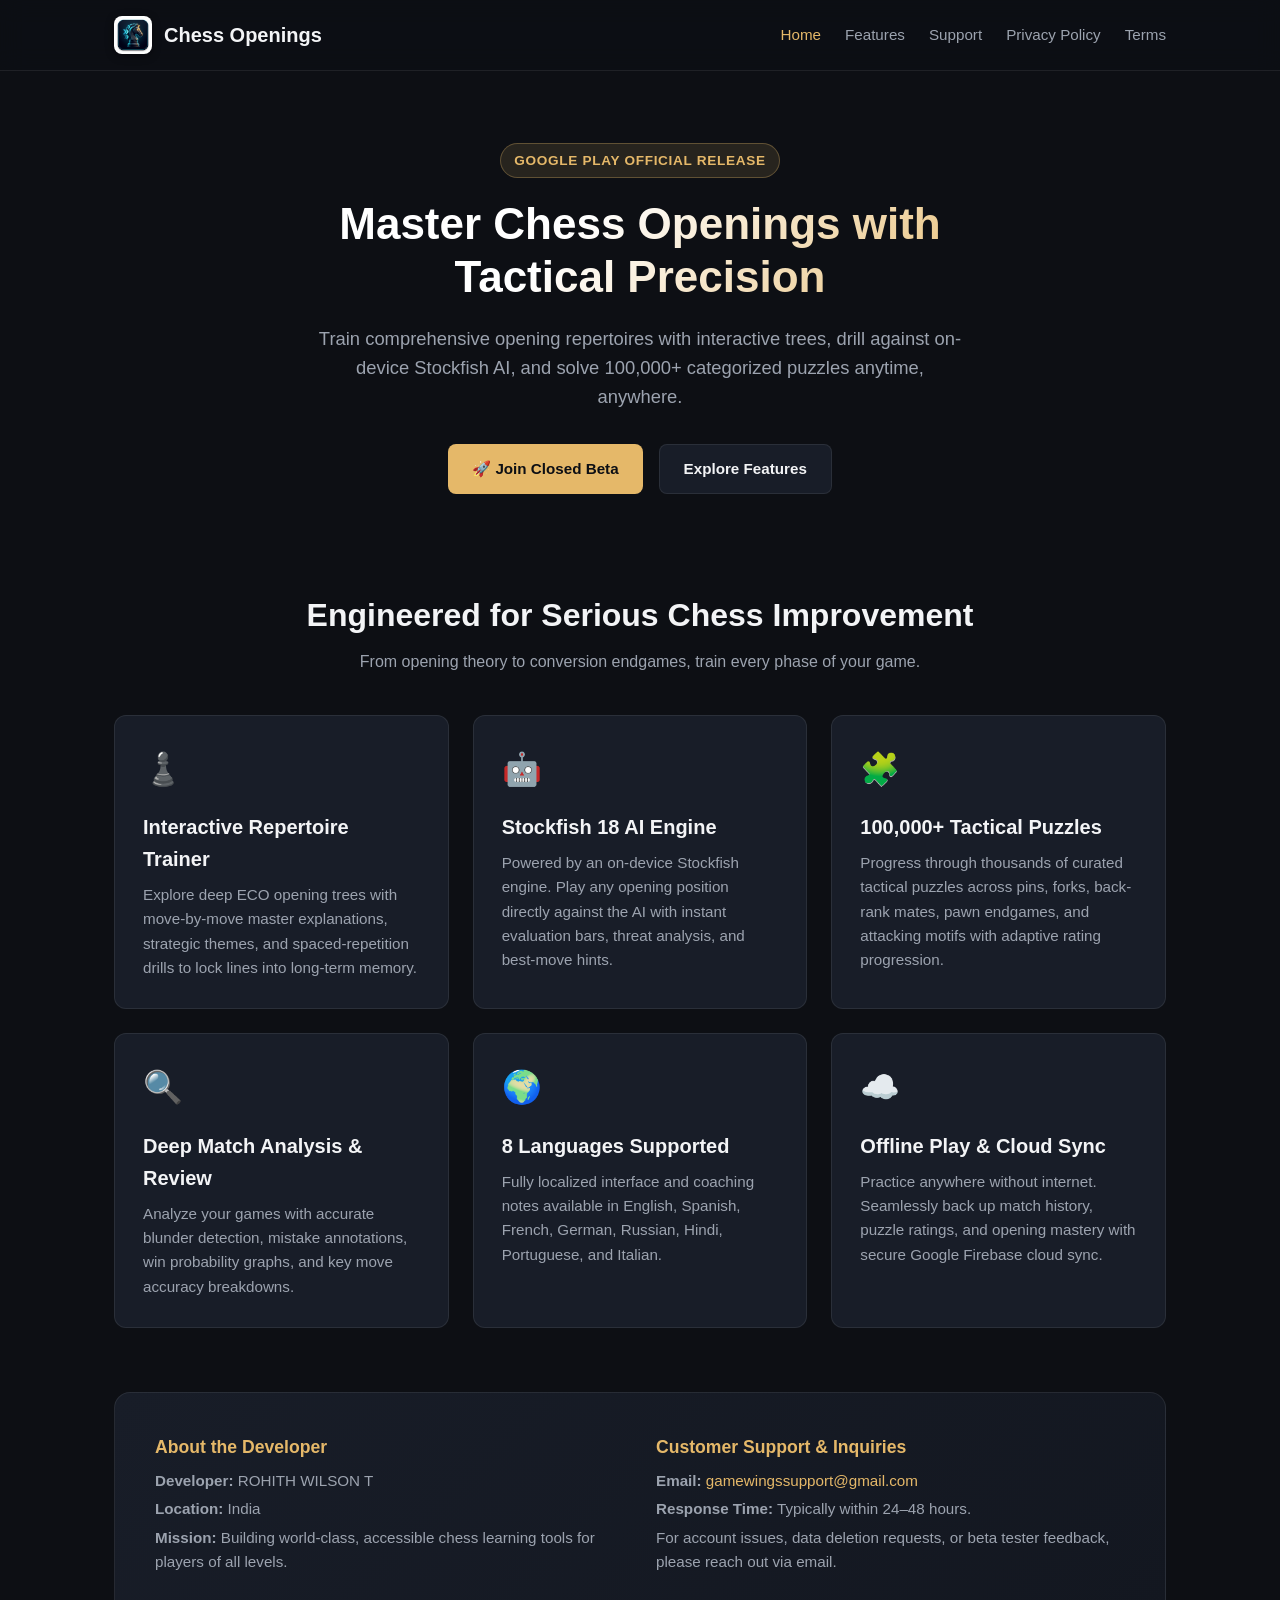
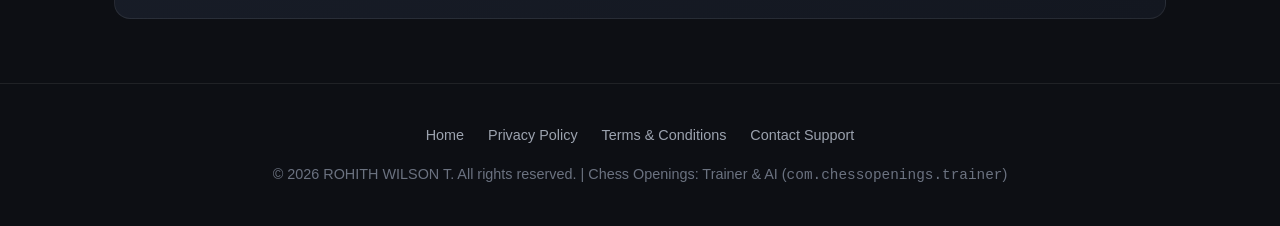
==== index.html @ 26977aa9 "Add official website, Google Play privacy policy, and terms of service" ====
<!DOCTYPE html>
<html lang="en">
<head>
  <meta charset="UTF-8">
  <meta name="viewport" content="width=device-width, initial-scale=1.0">
  <title>Chess Openings: Trainer & AI — Official Website & Support</title>
  <meta name="description" content="Master chess openings, practice with Stockfish AI, and solve 100,000+ tactical puzzles with Chess Openings: Trainer & AI.">
  <link rel="icon" type="image/png" href="icon.png">
  <link rel="stylesheet" href="style.css">
</head>
<body>

  <!-- Navigation -->
  <header>
    <div class="nav-container">
      <a href="index.html" class="brand">
        <img src="icon.png" alt="Chess Openings Logo">
        <span>Chess Openings</span>
      </a>
      <nav>
        <ul>
          <li><a href="index.html" class="active">Home</a></li>
          <li><a href="#features">Features</a></li>
          <li><a href="#support">Support</a></li>
          <li><a href="privacy.html">Privacy Policy</a></li>
          <li><a href="terms.html">Terms</a></li>
        </ul>
      </nav>
    </div>
  </header>

  <!-- Hero Section -->
  <section class="hero">
    <div class="badge">Google Play Official Release</div>
    <h1>Master Chess Openings with Tactical Precision</h1>
    <p>Train comprehensive opening repertoires with interactive trees, drill against on-device Stockfish AI, and solve 100,000+ categorized puzzles anytime, anywhere.</p>
    
    <div class="cta-group">
      <a href="mailto:gamewingssupport@gmail.com?subject=Beta%20Testing%20Request" class="btn btn-primary">
        <span>🚀 Join Closed Beta</span>
      </a>
      <a href="#features" class="btn btn-secondary">
        <span>Explore Features</span>
      </a>
    </div>
  </section>

  <!-- Features Grid -->
  <section id="features" class="features-section">
    <div class="section-title">
      <h2>Engineered for Serious Chess Improvement</h2>
      <p>From opening theory to conversion endgames, train every phase of your game.</p>
    </div>

    <div class="grid">
      <div class="card">
        <span class="card-icon">♟️</span>
        <h3>Interactive Repertoire Trainer</h3>
        <p>Explore deep ECO opening trees with move-by-move master explanations, strategic themes, and spaced-repetition drills to lock lines into long-term memory.</p>
      </div>

      <div class="card">
        <span class="card-icon">🤖</span>
        <h3>Stockfish 18 AI Engine</h3>
        <p>Powered by an on-device Stockfish engine. Play any opening position directly against the AI with instant evaluation bars, threat analysis, and best-move hints.</p>
      </div>

      <div class="card">
        <span class="card-icon">🧩</span>
        <h3>100,000+ Tactical Puzzles</h3>
        <p>Progress through thousands of curated tactical puzzles across pins, forks, back-rank mates, pawn endgames, and attacking motifs with adaptive rating progression.</p>
      </div>

      <div class="card">
        <span class="card-icon">🔍</span>
        <h3>Deep Match Analysis & Review</h3>
        <p>Analyze your games with accurate blunder detection, mistake annotations, win probability graphs, and key move accuracy breakdowns.</p>
      </div>

      <div class="card">
        <span class="card-icon">🌍</span>
        <h3>8 Languages Supported</h3>
        <p>Fully localized interface and coaching notes available in English, Spanish, French, German, Russian, Hindi, Portuguese, and Italian.</p>
      </div>

      <div class="card">
        <span class="card-icon">☁️</span>
        <h3>Offline Play & Cloud Sync</h3>
        <p>Practice anywhere without internet. Seamlessly back up match history, puzzle ratings, and opening mastery with secure Google Firebase cloud sync.</p>
      </div>
    </div>
  </section>

  <!-- Developer & Support Section -->
  <section id="support" class="support-section">
    <div class="support-box">
      <div class="support-item">
        <h4>About the Developer</h4>
        <p><strong>Developer:</strong> ROHITH WILSON T</p>
        <p><strong>Location:</strong> India</p>
        <p><strong>Mission:</strong> Building world-class, accessible chess learning tools for players of all levels.</p>
      </div>

      <div class="support-item">
        <h4>Customer Support & Inquiries</h4>
        <p><strong>Email:</strong> <a href="mailto:gamewingssupport@gmail.com">gamewingssupport@gmail.com</a></p>
        <p><strong>Response Time:</strong> Typically within 24–48 hours.</p>
        <p>For account issues, data deletion requests, or beta tester feedback, please reach out via email.</p>
      </div>
    </div>
  </section>

  <!-- Footer -->
  <footer>
    <div class="footer-links">
      <a href="index.html">Home</a>
      <a href="privacy.html">Privacy Policy</a>
      <a href="terms.html">Terms & Conditions</a>
      <a href="mailto:gamewingssupport@gmail.com">Contact Support</a>
    </div>
    <p>&copy; 2026 ROHITH WILSON T. All rights reserved. | Chess Openings: Trainer & AI (<code>com.chessopenings.trainer</code>)</p>
  </footer>

</body>
</html>
---- style.css ----
:root {
  --bg: #0d0f14;
  --bg-secondary: #131720;
  --card-bg: #181d28;
  --card-border: rgba(255, 255, 255, 0.08);
  --accent: #e5b869;
  --accent-hover: #f3cc83;
  --text-main: #f3f4f6;
  --text-muted: #9ca3af;
  --text-dim: #6b7280;
  --green: #10b981;
  --font-family: -apple-system, BlinkMacSystemFont, "Segoe UI", Roboto, Helvetica, Arial, sans-serif;
  --max-w: 1100px;
}

* {
  box-sizing: border-box;
  margin: 0;
  padding: 0;
}

body {
  background-color: var(--bg);
  color: var(--text-main);
  font-family: var(--font-family);
  line-height: 1.6;
  -webkit-font-smoothing: antialiased;
}

a {
  color: var(--accent);
  text-decoration: none;
  transition: color 0.2s ease;
}

a:hover {
  color: var(--accent-hover);
  text-decoration: underline;
}

/* ── Header & Navigation ── */
header {
  position: sticky;
  top: 0;
  z-index: 100;
  background: rgba(13, 15, 20, 0.85);
  backdrop-filter: blur(12px);
  border-bottom: 1px solid var(--card-border);
}

.nav-container {
  max-width: var(--max-w);
  margin: 0 auto;
  display: flex;
  align-items: center;
  justify-content: space-between;
  padding: 1rem 1.5rem;
}

.brand {
  display: flex;
  align-items: center;
  gap: 0.75rem;
  font-size: 1.25rem;
  font-weight: 700;
  color: var(--text-main);
  text-decoration: none;
}

.brand img {
  width: 38px;
  height: 38px;
  border-radius: 8px;
  box-shadow: 0 2px 8px rgba(0,0,0,0.4);
}

nav ul {
  display: flex;
  list-style: none;
  gap: 1.5rem;
  align-items: center;
}

nav a {
  color: var(--text-muted);
  font-size: 0.95rem;
  font-weight: 500;
}

nav a:hover, nav a.active {
  color: var(--accent);
  text-decoration: none;
}

/* ── Hero Section ── */
.hero {
  padding: 4.5rem 1.5rem 3rem;
  text-align: center;
  max-width: 800px;
  margin: 0 auto;
}

.badge {
  display: inline-block;
  padding: 0.35rem 0.85rem;
  background: rgba(229, 184, 105, 0.12);
  border: 1px solid rgba(229, 184, 105, 0.3);
  color: var(--accent);
  border-radius: 9999px;
  font-size: 0.85rem;
  font-weight: 600;
  margin-bottom: 1.25rem;
  text-transform: uppercase;
  letter-spacing: 0.05em;
}

.hero h1 {
  font-size: 2.75rem;
  line-height: 1.2;
  font-weight: 800;
  margin-bottom: 1.25rem;
  background: linear-gradient(135deg, #ffffff 40%, var(--accent) 100%);
  -webkit-background-clip: text;
  -webkit-text-fill-color: transparent;
}

.hero p {
  font-size: 1.15rem;
  color: var(--text-muted);
  margin-bottom: 2rem;
  max-width: 650px;
  margin-left: auto;
  margin-right: auto;
}

.cta-group {
  display: flex;
  gap: 1rem;
  justify-content: center;
  flex-wrap: wrap;
}

.btn {
  display: inline-flex;
  align-items: center;
  gap: 0.5rem;
  padding: 0.75rem 1.5rem;
  border-radius: 8px;
  font-weight: 600;
  font-size: 0.95rem;
  transition: all 0.2s ease;
  cursor: pointer;
  text-decoration: none;
}

.btn-primary {
  background: var(--accent);
  color: #0d0f14;
}

.btn-primary:hover {
  background: var(--accent-hover);
  color: #0d0f14;
  text-decoration: none;
  transform: translateY(-2px);
  box-shadow: 0 4px 14px rgba(229, 184, 105, 0.3);
}

.btn-secondary {
  background: var(--card-bg);
  color: var(--text-main);
  border: 1px solid var(--card-border);
}

.btn-secondary:hover {
  background: rgba(255, 255, 255, 0.05);
  text-decoration: none;
  color: var(--text-main);
}

/* ── Features Grid ── */
.features-section {
  max-width: var(--max-w);
  margin: 3rem auto;
  padding: 0 1.5rem;
}

.section-title {
  text-align: center;
  margin-bottom: 2.5rem;
}

.section-title h2 {
  font-size: 2rem;
  font-weight: 700;
  margin-bottom: 0.5rem;
}

.section-title p {
  color: var(--text-muted);
}

.grid {
  display: grid;
  grid-template-columns: repeat(auto-fit, minmax(300px, 1fr));
  gap: 1.5rem;
}

.card {
  background: var(--card-bg);
  border: 1px solid var(--card-border);
  border-radius: 12px;
  padding: 1.75rem;
  transition: transform 0.2s ease, border-color 0.2s ease;
}

.card:hover {
  transform: translateY(-3px);
  border-color: rgba(229, 184, 105, 0.3);
}

.card-icon {
  font-size: 2rem;
  margin-bottom: 1rem;
  display: inline-block;
}

.card h3 {
  font-size: 1.25rem;
  margin-bottom: 0.5rem;
  color: var(--text-main);
}

.card p {
  color: var(--text-muted);
  font-size: 0.95rem;
}

/* ── Support & Developer Section ── */
.support-section {
  max-width: var(--max-w);
  margin: 4rem auto;
  padding: 0 1.5rem;
}

.support-box {
  background: linear-gradient(135deg, var(--card-bg) 0%, var(--bg-secondary) 100%);
  border: 1px solid var(--card-border);
  border-radius: 16px;
  padding: 2.5rem;
  display: grid;
  grid-template-columns: 1fr 1fr;
  gap: 2rem;
}

.support-item h4 {
  font-size: 1.1rem;
  color: var(--accent);
  margin-bottom: 0.5rem;
}

.support-item p {
  color: var(--text-muted);
  font-size: 0.95rem;
  margin-bottom: 0.25rem;
}

/* ── Legal / Policy Content Layout ── */
.legal-container {
  max-width: 800px;
  margin: 2.5rem auto 4rem;
  padding: 2.5rem;
  background: var(--card-bg);
  border: 1px solid var(--card-border);
  border-radius: 14px;
}

.legal-container h1 {
  font-size: 2.25rem;
  margin-bottom: 0.5rem;
  color: var(--text-main);
}

.legal-meta {
  color: var(--text-dim);
  font-size: 0.9rem;
  margin-bottom: 2rem;
  border-bottom: 1px solid var(--card-border);
  padding-bottom: 1rem;
}

.legal-container h2 {
  font-size: 1.35rem;
  color: var(--accent);
  margin-top: 1.75rem;
  margin-bottom: 0.75rem;
}

.legal-container p, .legal-container ul {
  color: var(--text-muted);
  font-size: 0.95rem;
  margin-bottom: 1rem;
}

.legal-container ul {
  padding-left: 1.5rem;
}

.legal-container li {
  margin-bottom: 0.4rem;
}

.highlight-box {
  background: rgba(229, 184, 105, 0.08);
  border-left: 3px solid var(--accent);
  padding: 1rem 1.25rem;
  border-radius: 4px;
  margin: 1.5rem 0;
}

/* ── Footer ── */
footer {
  border-top: 1px solid var(--card-border);
  padding: 2.5rem 1.5rem;
  text-align: center;
  color: var(--text-dim);
  font-size: 0.9rem;
}

.footer-links {
  display: flex;
  justify-content: center;
  gap: 1.5rem;
  margin-bottom: 1rem;
}

.footer-links a {
  color: var(--text-muted);
}

.footer-links a:hover {
  color: var(--accent);
}

@media (max-width: 768px) {
  .hero h1 { font-size: 2rem; }
  .support-box { grid-template-columns: 1fr; }
  .nav-container { flex-direction: column; gap: 1rem; }
  nav ul { flex-wrap: wrap; justify-content: center; gap: 1rem; }
  .legal-container { padding: 1.5rem; margin: 1.5rem auto; }
}
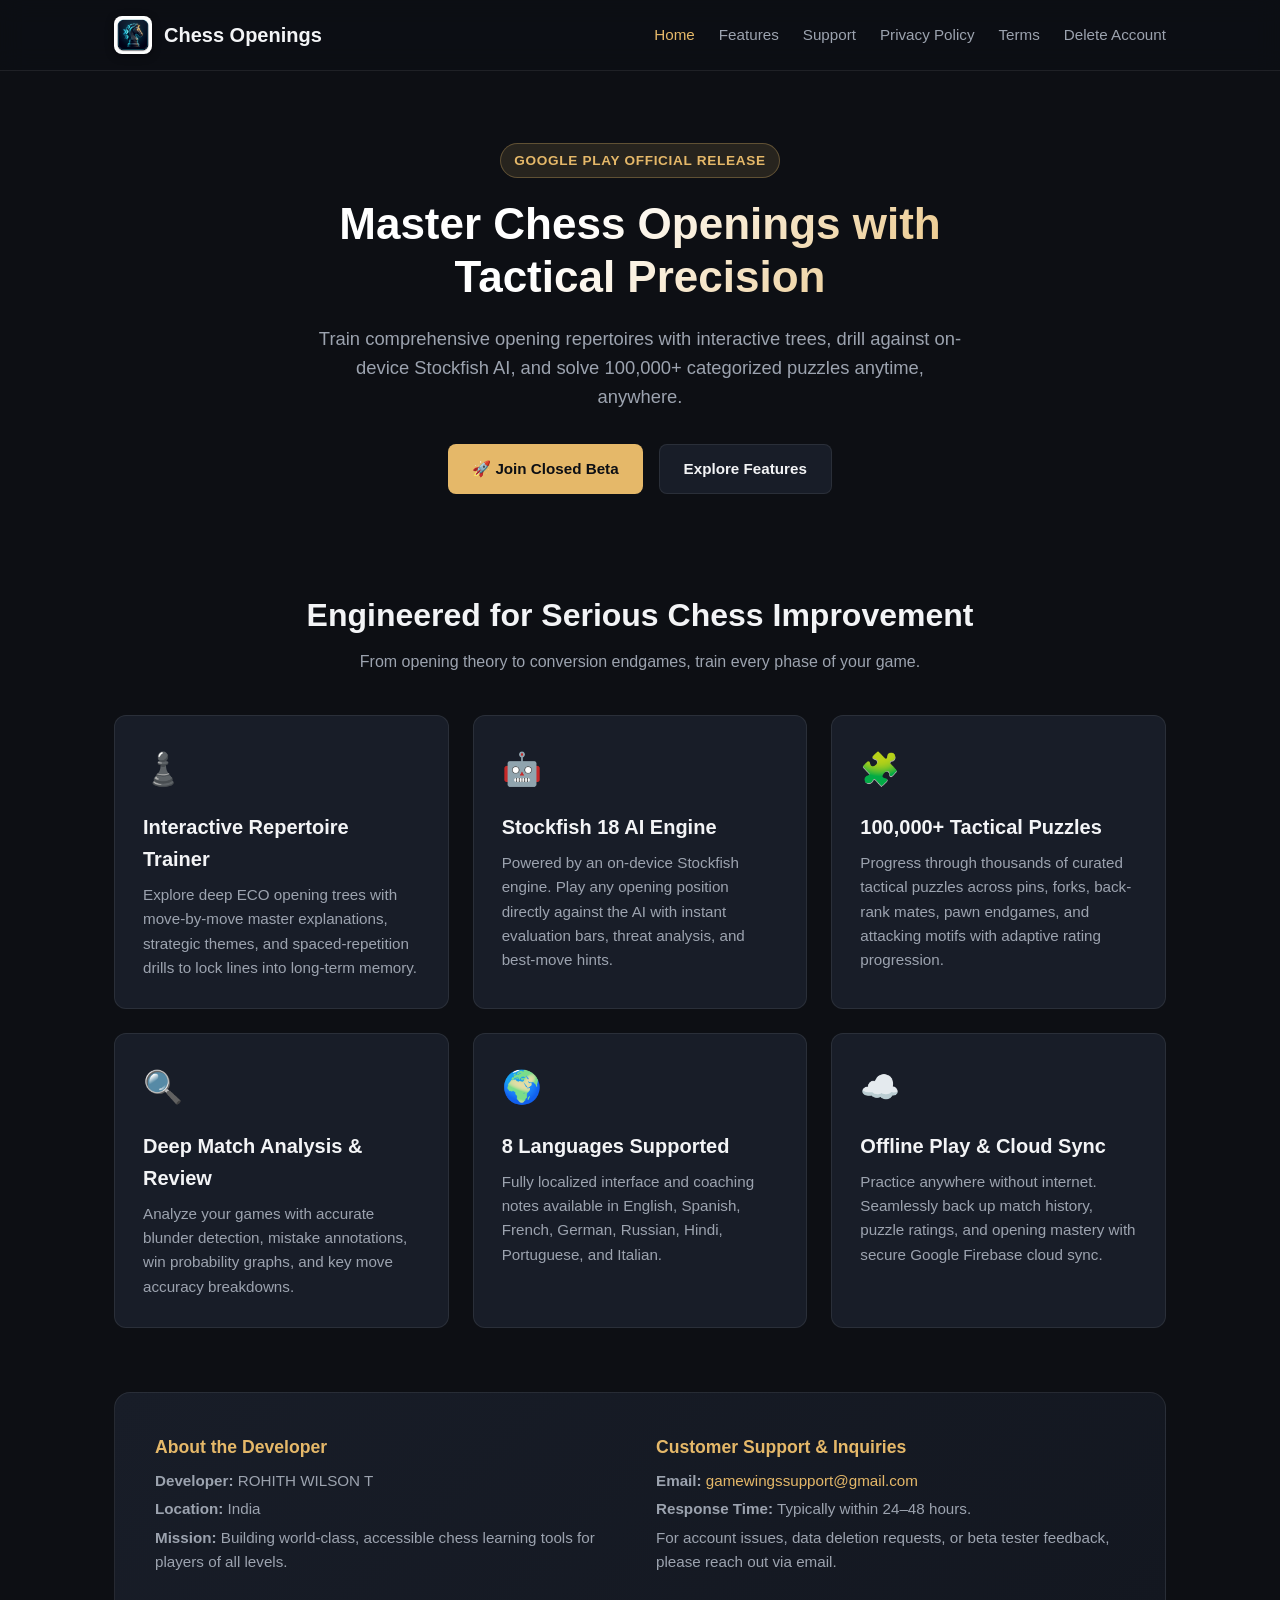
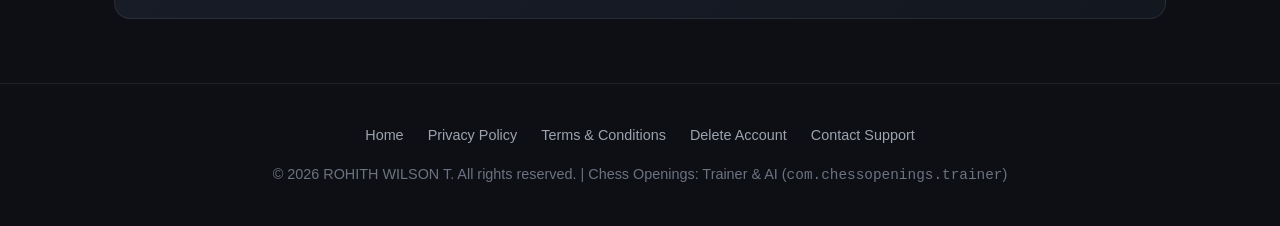
==== commit d37e6135: "Add official account deletion portal and discoverability links" ====
--- a/index.html
+++ b/index.html
@@ -24,6 +24,7 @@
           <li><a href="#support">Support</a></li>
           <li><a href="privacy.html">Privacy Policy</a></li>
           <li><a href="terms.html">Terms</a></li>
+          <li><a href="delete-account.html">Delete Account</a></li>
         </ul>
       </nav>
     </div>
@@ -116,6 +117,7 @@
       <a href="index.html">Home</a>
       <a href="privacy.html">Privacy Policy</a>
       <a href="terms.html">Terms & Conditions</a>
+      <a href="delete-account.html">Delete Account</a>
       <a href="mailto:gamewingssupport@gmail.com">Contact Support</a>
     </div>
     <p>&copy; 2026 ROHITH WILSON T. All rights reserved. | Chess Openings: Trainer & AI (<code>com.chessopenings.trainer</code>)</p>
